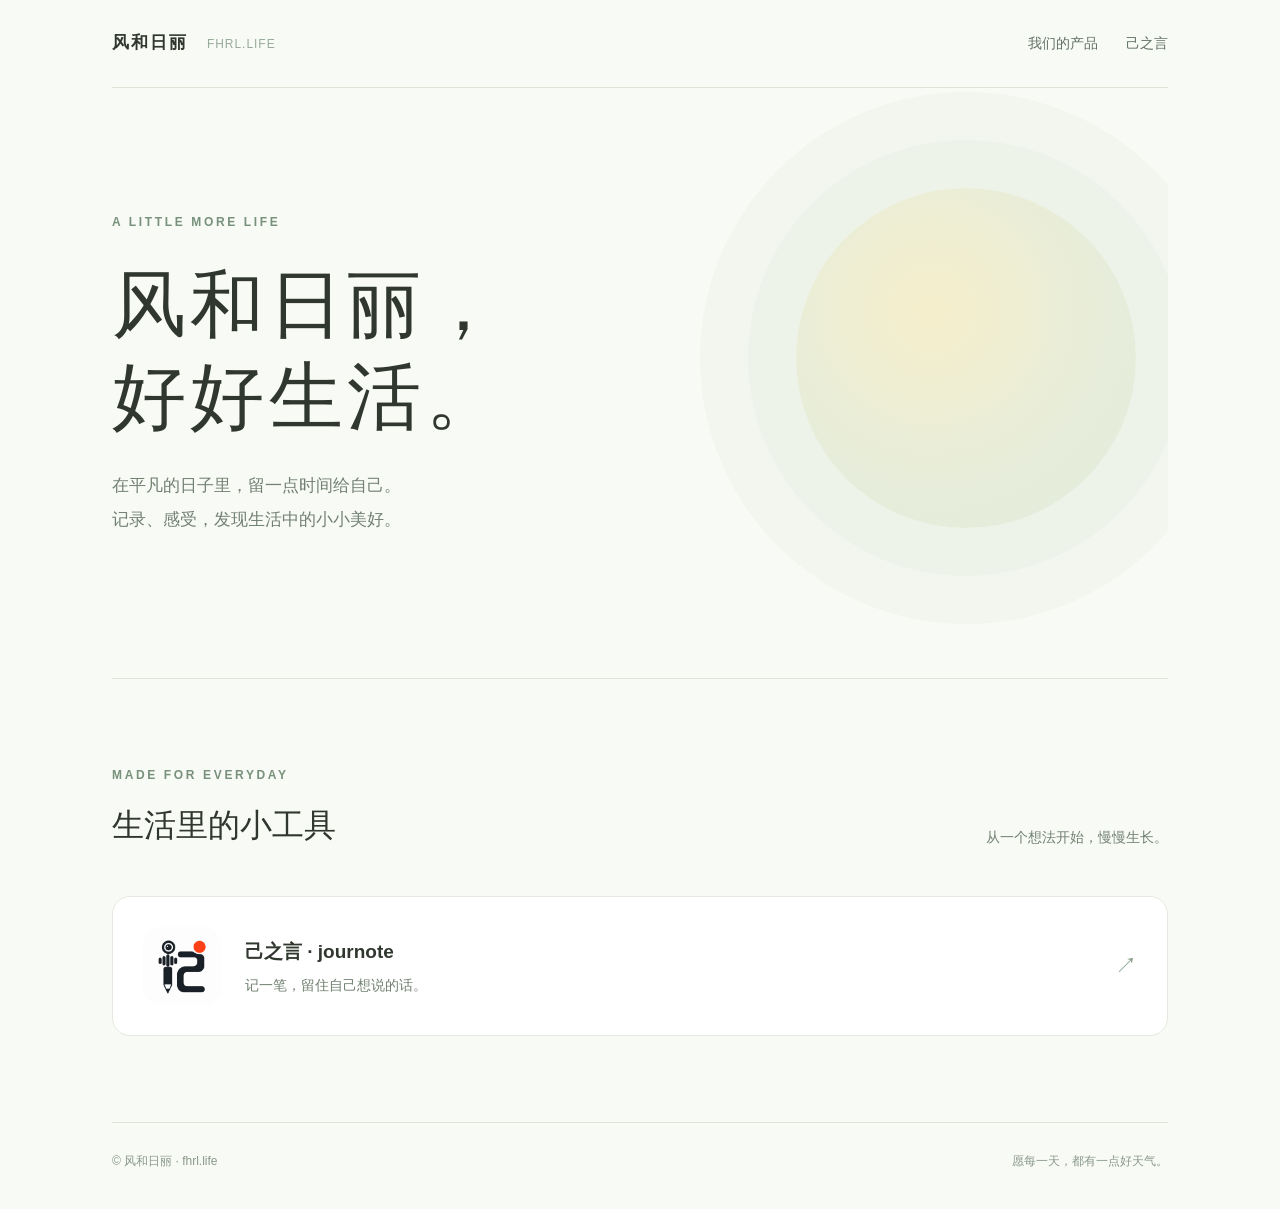
==== index.html @ 1c2877e7 "Create fhrl.life and journote pages" ====
<!doctype html><html lang="zh-CN"><head><meta charset="utf-8"><meta name="viewport" content="width=device-width,initial-scale=1"><meta name="description" content="风和日丽，留意生活中的美好。"><title>风和日丽 · 好好生活</title><link rel="stylesheet" href="/style.css"></head><body><div class="wrap"><header class="nav"><a class="brand" href="/">风和日丽 <span>FHRL.LIFE</span></a><nav class="navlinks" aria-label="主导航"><a href="/#projects">我们的产品</a><a href="/journote/">己之言</a></nav></header><main><section class="hero"><div class="sun" aria-hidden="true"></div><div class="hero-content"><div class="eyebrow">A little more life</div><h1>风和日丽，<br>好好生活。</h1><p class="lead">在平凡的日子里，留一点时间给自己。<br>记录、感受，发现生活中的小小美好。</p></div></section><section class="section" id="projects"><div class="section-head"><div><div class="eyebrow">Made for everyday</div><h2>生活里的小工具</h2></div><p>从一个想法开始，慢慢生长。</p></div><a class="product" href="/journote/"><img class="icon" src="/assets/journote-icon.png" alt=""><div><h3>己之言 · journote</h3><p>记一笔，留住自己想说的话。</p></div><span class="arrow" aria-hidden="true">↗</span></a></section></main><footer class="footer"><div class="footer-inner"><span>© 风和日丽 · fhrl.life</span><span>愿每一天，都有一点好天气。</span></div></footer></div></body></html>
---- style.css ----
:root{color-scheme:light;--ink:#30372e;--muted:#718071;--line:#dce4d8;--paper:#f8faf5;--green:#426f55}*{box-sizing:border-box}html{scroll-behavior:smooth}body{margin:0;background:var(--paper);color:var(--ink);font-family:-apple-system,BlinkMacSystemFont,"PingFang SC","Microsoft YaHei",sans-serif;line-height:1.8}a{color:inherit;text-decoration:none}a:focus-visible{outline:2px solid var(--green);outline-offset:5px}.wrap{max-width:1120px;margin:auto;padding:0 32px}.nav{height:88px;display:flex;align-items:center;justify-content:space-between;border-bottom:1px solid var(--line)}.brand{font-size:17px;font-weight:650;letter-spacing:.12em}.brand span{color:#99ab99;font-size:12px;letter-spacing:.08em;margin-left:12px;font-weight:400}.navlinks{display:flex;gap:28px;color:#617063;font-size:14px}.navlinks a:hover,.textlink:hover{color:var(--green)}.hero{min-height:590px;display:flex;align-items:center;position:relative;overflow:hidden}.hero-content{position:relative;z-index:1;max-width:650px;padding:85px 0}.eyebrow{font-size:12px;font-weight:650;letter-spacing:.22em;color:#77917b;text-transform:uppercase}.hero h1{font-family:Georgia,"Songti SC",serif;font-size:clamp(44px,6vw,74px);font-weight:400;letter-spacing:.06em;line-height:1.25;margin:25px 0}.lead{font-size:17px;color:#718071;line-height:2;max-width:500px}.sun{position:absolute;right:3%;top:100px;width:340px;height:340px;border-radius:50%;background:radial-gradient(circle at 40% 36%,#f5eecb,#e7edda 58%,#e2ebdc);box-shadow:0 0 0 48px #eef3e9,0 0 0 96px #f2f6ee}.section{padding:86px 0;border-top:1px solid var(--line)}.section-head{display:flex;justify-content:space-between;align-items:end;gap:20px;margin-bottom:32px}.section h2{font-family:Georgia,"Songti SC",serif;font-size:32px;font-weight:400;margin:10px 0}.section-head p{color:var(--muted);font-size:14px}.product{display:flex;align-items:center;gap:24px;padding:30px;background:white;border:1px solid #e4eae1;border-radius:18px;transition:transform .2s,border-color .2s}.product:hover{transform:translateY(-3px);border-color:#b6cbb9}.icon{width:78px;height:78px;border-radius:18px}.product h3{margin:0;font-size:19px}.product p{margin:4px 0 0;color:var(--muted);font-size:14px}.arrow{margin-left:auto;font-size:22px;color:#8aa28b}.footer{border-top:1px solid var(--line);padding:28px 0 36px;color:#8a998b;font-size:12px}.footer-inner{display:flex;justify-content:space-between;gap:20px}.page-hero{padding:100px 0 82px}.page-hero h1{font-family:Georgia,"Songti SC",serif;font-size:clamp(42px,6vw,68px);font-weight:400;line-height:1.3;margin:20px 0}.page-hero .icon{margin-bottom:26px}.button{display:inline-block;margin-top:18px;padding:11px 22px;border-radius:999px;background:var(--green);color:white;font-size:14px}.features{display:grid;grid-template-columns:repeat(3,1fr);gap:40px}.features h3{font-size:17px;font-weight:600}.features p{font-size:14px;color:var(--muted)}.document{max-width:760px;margin:0 auto;padding:72px 32px 100px}.document h1{font-family:Georgia,"Songti SC",serif;font-weight:400;font-size:42px;line-height:1.3}.document h2{font-size:20px;margin-top:42px}.document p,.document li{color:#566358;font-size:15px;line-height:2}.document a{text-decoration:underline;text-underline-offset:3px}.note{padding:18px 22px;background:#edf3e9;border-radius:12px}.document ul{padding-left:22px}@media(max-width:650px){.wrap{padding:0 22px}.nav{height:72px}.brand span{display:none}.navlinks{gap:18px}.hero{min-height:520px}.hero-content{padding:100px 0 70px}.sun{width:200px;height:200px;right:-100px;top:62px;opacity:.65;box-shadow:0 0 0 35px #eef3e9,0 0 0 70px #f2f6ee}.lead{font-size:15px}.section{padding:60px 0}.section-head{display:block}.features{grid-template-columns:1fr;gap:12px}.page-hero{padding:70px 0}.footer-inner{display:block}.product{padding:22px}.icon{width:64px;height:64px}.document{padding:55px 22px 80px}}
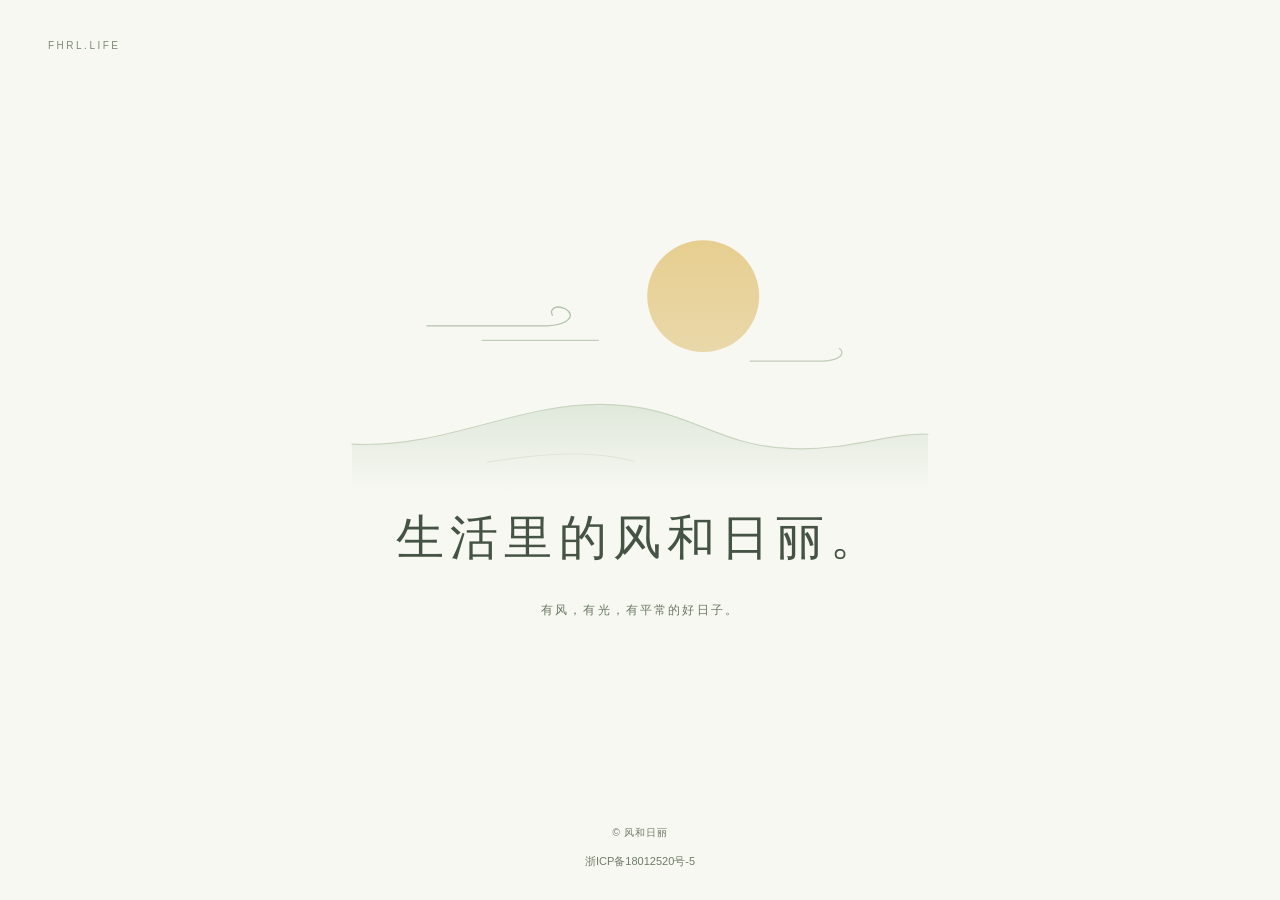
==== commit ab573540: "Design a minimal standalone fhrl.life homepage" ====
--- a/index.html
+++ b/index.html
@@ -1 +1,39 @@
-<!doctype html><html lang="zh-CN"><head><meta charset="utf-8"><meta name="viewport" content="width=device-width,initial-scale=1"><meta name="description" content="风和日丽，留意生活中的美好。"><title>风和日丽 · 好好生活</title><link rel="stylesheet" href="/style.css"></head><body><div class="wrap"><header class="nav"><a class="brand" href="/">风和日丽 <span>FHRL.LIFE</span></a><nav class="navlinks" aria-label="主导航"><a href="/#projects">我们的产品</a><a href="/journote/">己之言</a></nav></header><main><section class="hero"><div class="sun" aria-hidden="true"></div><div class="hero-content"><div class="eyebrow">A little more life</div><h1>风和日丽，<br>好好生活。</h1><p class="lead">在平凡的日子里，留一点时间给自己。<br>记录、感受，发现生活中的小小美好。</p></div></section><section class="section" id="projects"><div class="section-head"><div><div class="eyebrow">Made for everyday</div><h2>生活里的小工具</h2></div><p>从一个想法开始，慢慢生长。</p></div><a class="product" href="/journote/"><img class="icon" src="/assets/journote-icon.png" alt=""><div><h3>己之言 · journote</h3><p>记一笔，留住自己想说的话。</p></div><span class="arrow" aria-hidden="true">↗</span></a></section></main><footer class="footer"><div class="footer-inner"><span>© 风和日丽 · fhrl.life</span><span>愿每一天，都有一点好天气。</span></div></footer></div></body></html>
+<!doctype html>
+<html lang="zh-CN">
+<head>
+  <meta charset="utf-8">
+  <meta name="viewport" content="width=device-width, initial-scale=1">
+  <meta name="description" content="生活里的风和日丽。">
+  <meta name="theme-color" content="#f7f8f2">
+  <title>风和日丽的生活</title>
+  <link rel="icon" type="image/svg+xml" href="/favicon.svg">
+  <link rel="stylesheet" href="/home.css">
+</head>
+<body>
+  <header class="masthead"><span>FHRL.LIFE</span></header>
+  <main>
+    <div class="landscape" aria-hidden="true">
+      <svg viewBox="0 0 720 330" fill="none" xmlns="http://www.w3.org/2000/svg">
+        <defs>
+          <linearGradient id="sunlight" x1="430" y1="47" x2="430" y2="177" gradientUnits="userSpaceOnUse"><stop stop-color="#e7ce8f"/><stop offset="1" stop-color="#e9d8aa"/></linearGradient>
+          <linearGradient id="hill" x1="360" y1="238" x2="360" y2="330" gradientUnits="userSpaceOnUse"><stop stop-color="#e1e9dc"/><stop offset="1" stop-color="#f7f8f2"/></linearGradient>
+        </defs>
+        <circle cx="430" cy="112" r="62" fill="url(#sunlight)"/>
+        <path d="M124 145H252C283 145 289 132 277 126C267 121 259 127 263 133" stroke="#b4c3ad" stroke-width="1.5" stroke-linecap="round"/>
+        <path d="M185 161H314" stroke="#c4cebb" stroke-width="1.5" stroke-linecap="round"/>
+        <path d="M482 184H560C582 184 588 175 581 170" stroke="#c1cdbb" stroke-width="1.5" stroke-linecap="round"/>
+        <path d="M41 276C144 281 220 232 315 232C413 232 442 279 529 281C593 283 638 263 679 265V330H41V276Z" fill="url(#hill)"/>
+        <path d="M41 276C144 281 220 232 315 232C413 232 442 279 529 281C593 283 638 263 679 265" stroke="#c9d5c1" stroke-width="1.3" stroke-linecap="round"/>
+        <path d="M191 296C265 284 310 284 354 295" stroke="#dce4d4" stroke-linecap="round"/>
+      </svg>
+    </div>
+    <h1>生活里的<span>风和日丽。</span></h1>
+    <p>有风，有光，有平常的好日子。</p>
+  </main>
+  <footer>
+    <small>© 风和日丽</small>
+    <a href="https://beian.miit.gov.cn/" target="_blank" rel="noopener noreferrer">浙ICP备18012520号-5</a>
+    <!-- 公安联网备案获批后，在此加入该网站的官方展示代码与图标。 -->
+  </footer>
+</body>
+</html>
--- a/home.css
+++ b/home.css
@@ -0,0 +1,70 @@
+:root {
+  color-scheme: light;
+  --paper: #f7f8f2;
+  --ink: #455344;
+  --quiet: #697862;
+}
+* { box-sizing: border-box; }
+html { min-height: 100%; background: var(--paper); }
+body {
+  min-height: 100vh;
+  min-height: 100svh;
+  margin: 0;
+  display: grid;
+  grid-template-rows: auto 1fr auto;
+  background: var(--paper);
+  color: var(--ink);
+  font-family: -apple-system, BlinkMacSystemFont, "PingFang SC", "Microsoft YaHei", sans-serif;
+  -webkit-font-smoothing: antialiased;
+}
+.masthead { padding: 35px 48px; color: #7d8c76; }
+.masthead span { font-size: 10px; letter-spacing: .25em; }
+main {
+  width: min(100%, 800px);
+  margin: auto;
+  padding: 0 25px 70px;
+  text-align: center;
+}
+.landscape { width: min(100%, 650px); margin: 0 auto 7px; }
+.landscape svg { display: block; width: 100%; height: auto; }
+h1 {
+  margin: 0;
+  font-family: "Songti SC", "Noto Serif CJK SC", "STSong", serif;
+  font-size: clamp(32px, 4.3vw, 48px);
+  font-weight: 400;
+  line-height: 1.6;
+  letter-spacing: .13em;
+  text-wrap: balance;
+}
+h1 span { white-space: nowrap; }
+main p { margin: 22px 0 0; color: var(--quiet); font-size: 12px; line-height: 1.9; letter-spacing: .18em; }
+footer {
+  display: flex;
+  flex-direction: column;
+  align-items: center;
+  gap: 10px;
+  padding: 26px 22px 28px;
+  color: #6e7b67;
+  text-align: center;
+  font-size: 11px;
+  line-height: 1.8;
+}
+footer small { font-size: 10px; letter-spacing: .08em; }
+footer a { display: inline-flex; align-items: center; gap: 5px; color: inherit; text-decoration: none; }
+footer a:hover { text-decoration: underline; text-underline-offset: 3px; }
+footer a:focus-visible { outline: 2px solid #788e6d; outline-offset: 5px; }
+footer img { width: 18px; height: 18px; }
+@media (max-width: 600px) {
+  .masthead { padding: 28px 26px; }
+  main { padding: 0 20px 50px; }
+  .landscape { width: 100%; margin-bottom: 19px; }
+  h1 { font-size: 32px; line-height: 1.7; letter-spacing: .09em; }
+  h1 span { display: block; }
+  main p { font-size: 11px; letter-spacing: .1em; margin-top: 20px; }
+  footer { padding-bottom: 22px; }
+}
+@media (max-height: 650px) and (min-width: 601px) {
+  .masthead { padding-block: 22px; }
+  main { padding-bottom: 20px; }
+  .landscape { max-width: 440px; }
+}
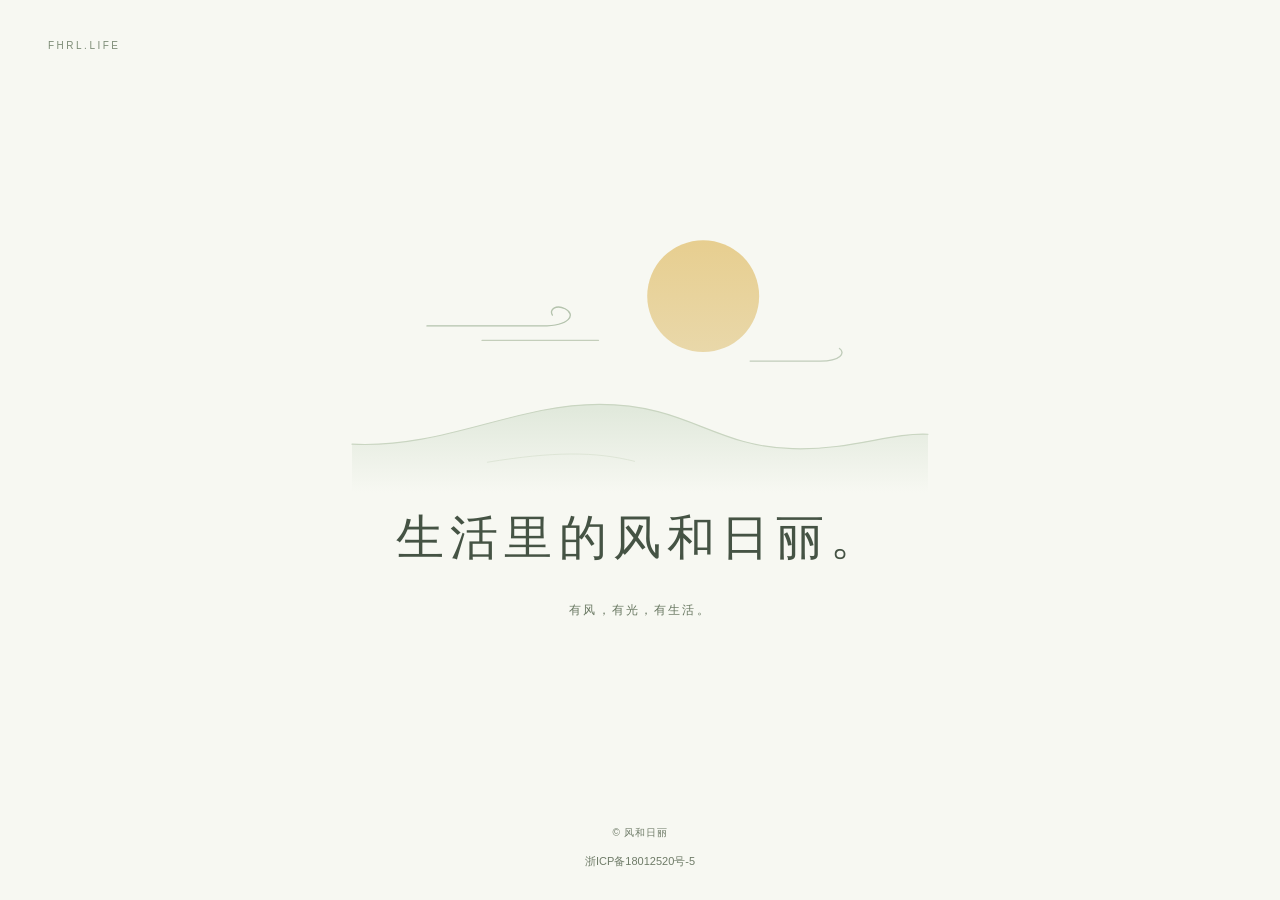
==== commit d7d35453: "Refine homepage tagline" ====
--- a/index.html
+++ b/index.html
@@ -28,7 +28,7 @@
       </svg>
     </div>
     <h1>生活里的<span>风和日丽。</span></h1>
-    <p>有风，有光，有平常的好日子。</p>
+    <p>有风，有光，有生活。</p>
   </main>
   <footer>
     <small>© 风和日丽</small>
